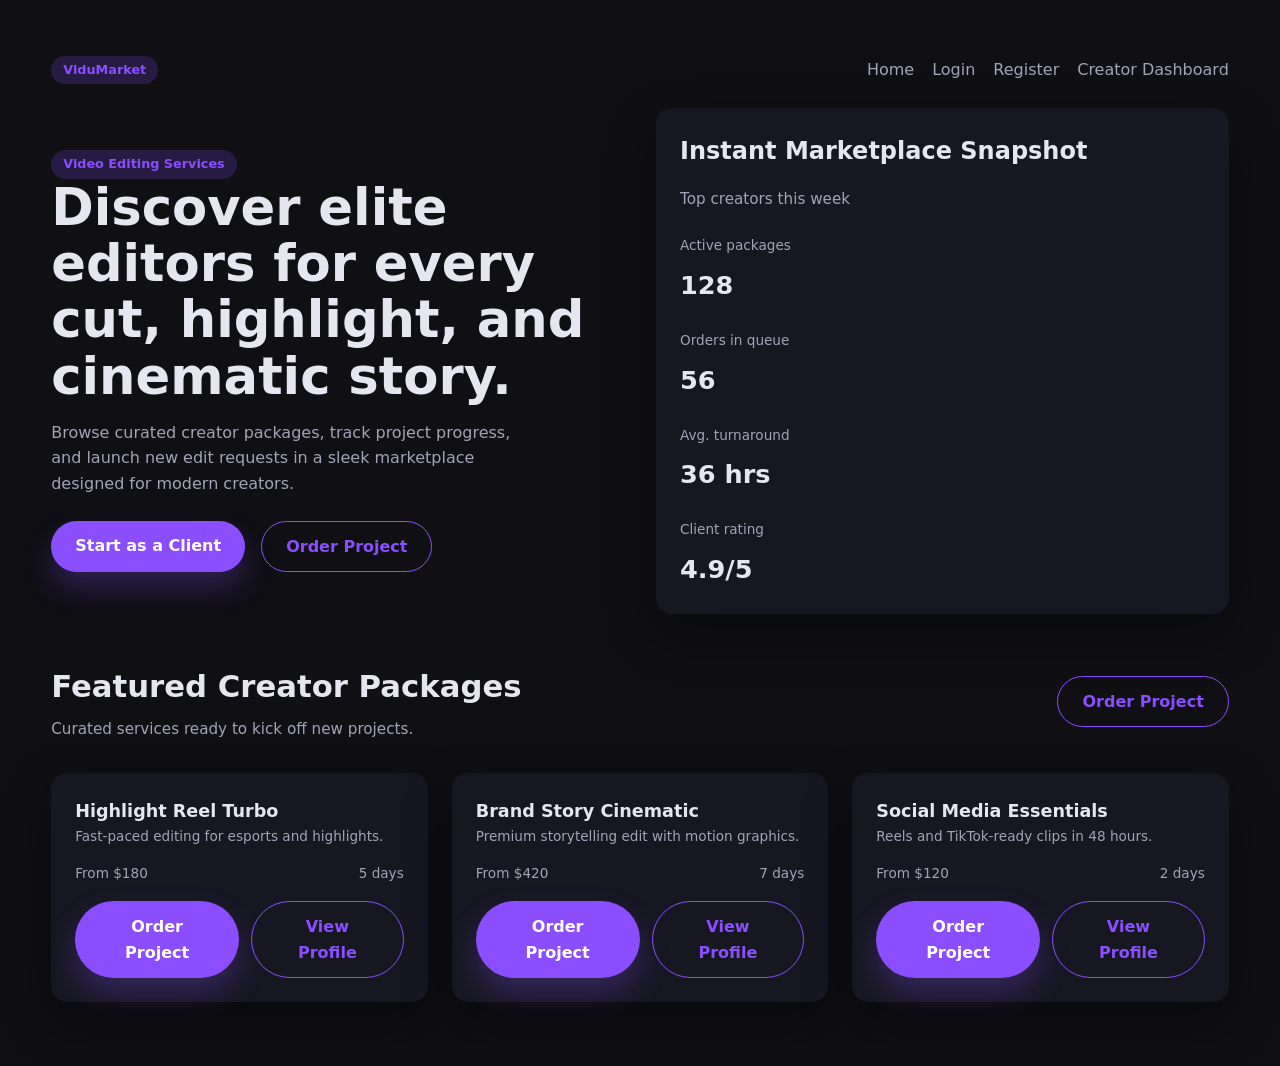
==== index.html @ 68b8f18e "Add video editing marketplace frontend" ====
<!DOCTYPE html>
<html lang="en">
  <head>
    <meta charset="UTF-8" />
    <meta name="viewport" content="width=device-width, initial-scale=1.0" />
    <title>ViduMarket · Video Editing Marketplace</title>
    <link rel="stylesheet" href="css/styles.css" />
  </head>
  <body>
    <div class="container">
      <header class="navbar">
        <div class="logo">
          <span class="badge">ViduMarket</span>
        </div>
        <nav class="nav-links">
          <a href="index.html">Home</a>
          <a href="login.html">Login</a>
          <a href="register.html">Register</a>
          <a href="creator.html">Creator Dashboard</a>
        </nav>
      </header>

      <section class="hero">
        <div>
          <span class="badge">Video Editing Services</span>
          <h1>Discover elite editors for every cut, highlight, and cinematic story.</h1>
          <p>
            Browse curated creator packages, track project progress, and launch new edit requests in a
            sleek marketplace designed for modern creators.
          </p>
          <div class="hero-actions">
            <a class="button" href="register.html">Start as a Client</a>
            <a class="button secondary" href="login.html">Order Project</a>
          </div>
        </div>
        <div class="card">
          <h2>Instant Marketplace Snapshot</h2>
          <p class="subtitle">Top creators this week</p>
          <div class="grid two" style="margin-top: 24px;">
            <div class="kpi">
              <span>Active packages</span>
              <strong>128</strong>
            </div>
            <div class="kpi">
              <span>Orders in queue</span>
              <strong>56</strong>
            </div>
            <div class="kpi">
              <span>Avg. turnaround</span>
              <strong>36 hrs</strong>
            </div>
            <div class="kpi">
              <span>Client rating</span>
              <strong>4.9/5</strong>
            </div>
          </div>
        </div>
      </section>

      <section class="page-header">
        <div>
          <h2 class="page-title">Featured Creator Packages</h2>
          <p class="subtitle">Curated services ready to kick off new projects.</p>
        </div>
        <a class="button secondary" href="login.html">Order Project</a>
      </section>

      <section class="grid three">
        <article class="card marketplace-card">
          <div>
            <h3>Highlight Reel Turbo</h3>
            <p class="helper">Fast-paced editing for esports and highlights.</p>
          </div>
          <div class="meta">
            <span>From $180</span>
            <span>5 days</span>
          </div>
          <div class="actions">
            <button class="button">Order Project</button>
            <button class="button secondary">View Profile</button>
          </div>
        </article>
        <article class="card marketplace-card">
          <div>
            <h3>Brand Story Cinematic</h3>
            <p class="helper">Premium storytelling edit with motion graphics.</p>
          </div>
          <div class="meta">
            <span>From $420</span>
            <span>7 days</span>
          </div>
          <div class="actions">
            <button class="button">Order Project</button>
            <button class="button secondary">View Profile</button>
          </div>
        </article>
        <article class="card marketplace-card">
          <div>
            <h3>Social Media Essentials</h3>
            <p class="helper">Reels and TikTok-ready clips in 48 hours.</p>
          </div>
          <div class="meta">
            <span>From $120</span>
            <span>2 days</span>
          </div>
          <div class="actions">
            <button class="button">Order Project</button>
            <button class="button secondary">View Profile</button>
          </div>
        </article>
      </section>
    </div>
    <script src="js/app.js"></script>
  </body>
</html>
---- css/styles.css ----
:root {
  color-scheme: dark;
  --bg: #0f0f14;
  --panel: #171722;
  --panel-alt: #1f1f2e;
  --text: #e6e6f0;
  --muted: #a3a3b8;
  --accent: #8a4eff;
  --accent-soft: rgba(138, 78, 255, 0.2);
  --success: #38c172;
  --danger: #ff5c7c;
  --warning: #ffb648;
  --shadow: 0 20px 50px rgba(0, 0, 0, 0.35);
  --radius: 16px;
  --radius-sm: 10px;
  --transition: 0.25s ease;
  font-family: "Inter", "Segoe UI", system-ui, -apple-system, sans-serif;
}

* {
  box-sizing: border-box;
  margin: 0;
  padding: 0;
}

body {
  background: var(--bg);
  color: var(--text);
  line-height: 1.6;
  min-height: 100vh;
}

a {
  color: inherit;
  text-decoration: none;
}

button,
input,
select,
textarea {
  font: inherit;
  color: inherit;
}

.container {
  width: min(1200px, 92vw);
  margin: 0 auto;
  padding: 32px 0 64px;
}

.page-header {
  display: flex;
  align-items: center;
  justify-content: space-between;
  margin-bottom: 32px;
}

.page-title {
  font-size: clamp(1.6rem, 2.4vw, 2.4rem);
  font-weight: 700;
}

.subtitle {
  color: var(--muted);
  margin-top: 6px;
  font-size: 0.95rem;
}

.button {
  background: var(--accent);
  color: #fff;
  border: none;
  border-radius: 999px;
  padding: 12px 24px;
  font-weight: 600;
  cursor: pointer;
  transition: transform var(--transition), box-shadow var(--transition);
  box-shadow: 0 16px 30px rgba(138, 78, 255, 0.25);
}

.button:hover {
  transform: translateY(-2px);
}

.button.secondary {
  background: transparent;
  border: 1px solid var(--accent);
  color: var(--accent);
  box-shadow: none;
}

.badge {
  display: inline-flex;
  align-items: center;
  padding: 4px 12px;
  border-radius: 999px;
  background: var(--accent-soft);
  color: var(--accent);
  font-size: 0.8rem;
  font-weight: 600;
}

.card {
  background: var(--panel);
  border-radius: var(--radius);
  padding: 24px;
  box-shadow: var(--shadow);
}

.card.soft {
  background: var(--panel-alt);
}

.grid {
  display: grid;
  gap: 24px;
}

.grid.two {
  grid-template-columns: repeat(auto-fit, minmax(260px, 1fr));
}

.grid.three {
  grid-template-columns: repeat(auto-fit, minmax(220px, 1fr));
}

.form-group {
  display: grid;
  gap: 10px;
}

.form-label {
  font-weight: 600;
  font-size: 0.9rem;
}

.input {
  width: 100%;
  padding: 12px 16px;
  border-radius: var(--radius-sm);
  border: 1px solid transparent;
  background: rgba(255, 255, 255, 0.05);
  transition: border var(--transition), box-shadow var(--transition);
}

.input:focus {
  outline: none;
  border-color: var(--accent);
  box-shadow: 0 0 0 3px rgba(138, 78, 255, 0.2);
}

.helper {
  color: var(--muted);
  font-size: 0.85rem;
}

.alert {
  padding: 12px 16px;
  border-radius: var(--radius-sm);
  font-size: 0.9rem;
  display: none;
}

.alert.show {
  display: block;
}

.alert.error {
  background: rgba(255, 92, 124, 0.16);
  color: var(--danger);
}

.alert.success {
  background: rgba(56, 193, 114, 0.16);
  color: var(--success);
}

.navbar {
  display: flex;
  align-items: center;
  justify-content: space-between;
  padding: 24px 0;
}

.nav-links {
  display: flex;
  gap: 18px;
  color: var(--muted);
  font-weight: 500;
}

.hero {
  display: grid;
  gap: 32px;
  align-items: center;
  grid-template-columns: repeat(auto-fit, minmax(280px, 1fr));
  margin-bottom: 48px;
}

.hero h1 {
  font-size: clamp(2rem, 4vw, 3.2rem);
  line-height: 1.1;
}

.hero p {
  color: var(--muted);
  margin-top: 16px;
  max-width: 480px;
}

.hero-actions {
  display: flex;
  flex-wrap: wrap;
  gap: 16px;
  margin-top: 24px;
}

.marketplace-card {
  display: grid;
  gap: 16px;
}

.marketplace-card h3 {
  font-size: 1.1rem;
}

.marketplace-card .meta {
  display: flex;
  align-items: center;
  justify-content: space-between;
  color: var(--muted);
  font-size: 0.85rem;
}

.marketplace-card .actions {
  display: flex;
  gap: 12px;
}

.layout {
  display: grid;
  grid-template-columns: 260px 1fr;
  min-height: 100vh;
}

.sidebar {
  background: #12121b;
  padding: 32px 24px;
  display: flex;
  flex-direction: column;
  gap: 24px;
}

.sidebar .logo {
  font-size: 1.4rem;
  font-weight: 700;
}

.sidebar nav {
  display: grid;
  gap: 12px;
  color: var(--muted);
}

.sidebar nav a {
  padding: 10px 14px;
  border-radius: 12px;
  transition: background var(--transition), color var(--transition);
}

.sidebar nav a.active,
.sidebar nav a:hover {
  background: rgba(138, 78, 255, 0.12);
  color: var(--text);
}

.dashboard-content {
  padding: 32px;
}

.kpi {
  display: grid;
  gap: 8px;
}

.kpi span {
  color: var(--muted);
  font-size: 0.85rem;
}

.kpi strong {
  font-size: 1.6rem;
}

.table {
  width: 100%;
  border-collapse: collapse;
  font-size: 0.9rem;
}

.table th,
.table td {
  text-align: left;
  padding: 12px 0;
  border-bottom: 1px solid rgba(255, 255, 255, 0.08);
}

.toggle {
  display: inline-flex;
  align-items: center;
  gap: 8px;
}

.switch {
  width: 46px;
  height: 26px;
  border-radius: 999px;
  background: rgba(255, 255, 255, 0.2);
  position: relative;
}

.switch::after {
  content: "";
  position: absolute;
  width: 20px;
  height: 20px;
  border-radius: 50%;
  background: #fff;
  top: 3px;
  left: 4px;
  transition: transform var(--transition);
}

.switch.active {
  background: var(--accent);
}

.switch.active::after {
  transform: translateX(18px);
}

.profile-card {
  display: grid;
  gap: 16px;
  align-items: center;
  grid-template-columns: auto 1fr;
}

.avatar {
  width: 96px;
  height: 96px;
  border-radius: 24px;
  background: linear-gradient(135deg, #8a4eff, #2f6bff);
  display: grid;
  place-items: center;
  font-weight: 700;
  font-size: 1.6rem;
}

@media (max-width: 900px) {
  .layout {
    grid-template-columns: 1fr;
  }

  .sidebar {
    flex-direction: row;
    align-items: center;
    justify-content: space-between;
  }

  .sidebar nav {
    grid-auto-flow: column;
    overflow-x: auto;
    gap: 8px;
  }
}

@media (max-width: 640px) {
  .page-header {
    flex-direction: column;
    align-items: flex-start;
    gap: 12px;
  }

  .navbar {
    flex-direction: column;
    gap: 16px;
  }

  .hero-actions {
    flex-direction: column;
  }

  .dashboard-content {
    padding: 24px;
  }
}
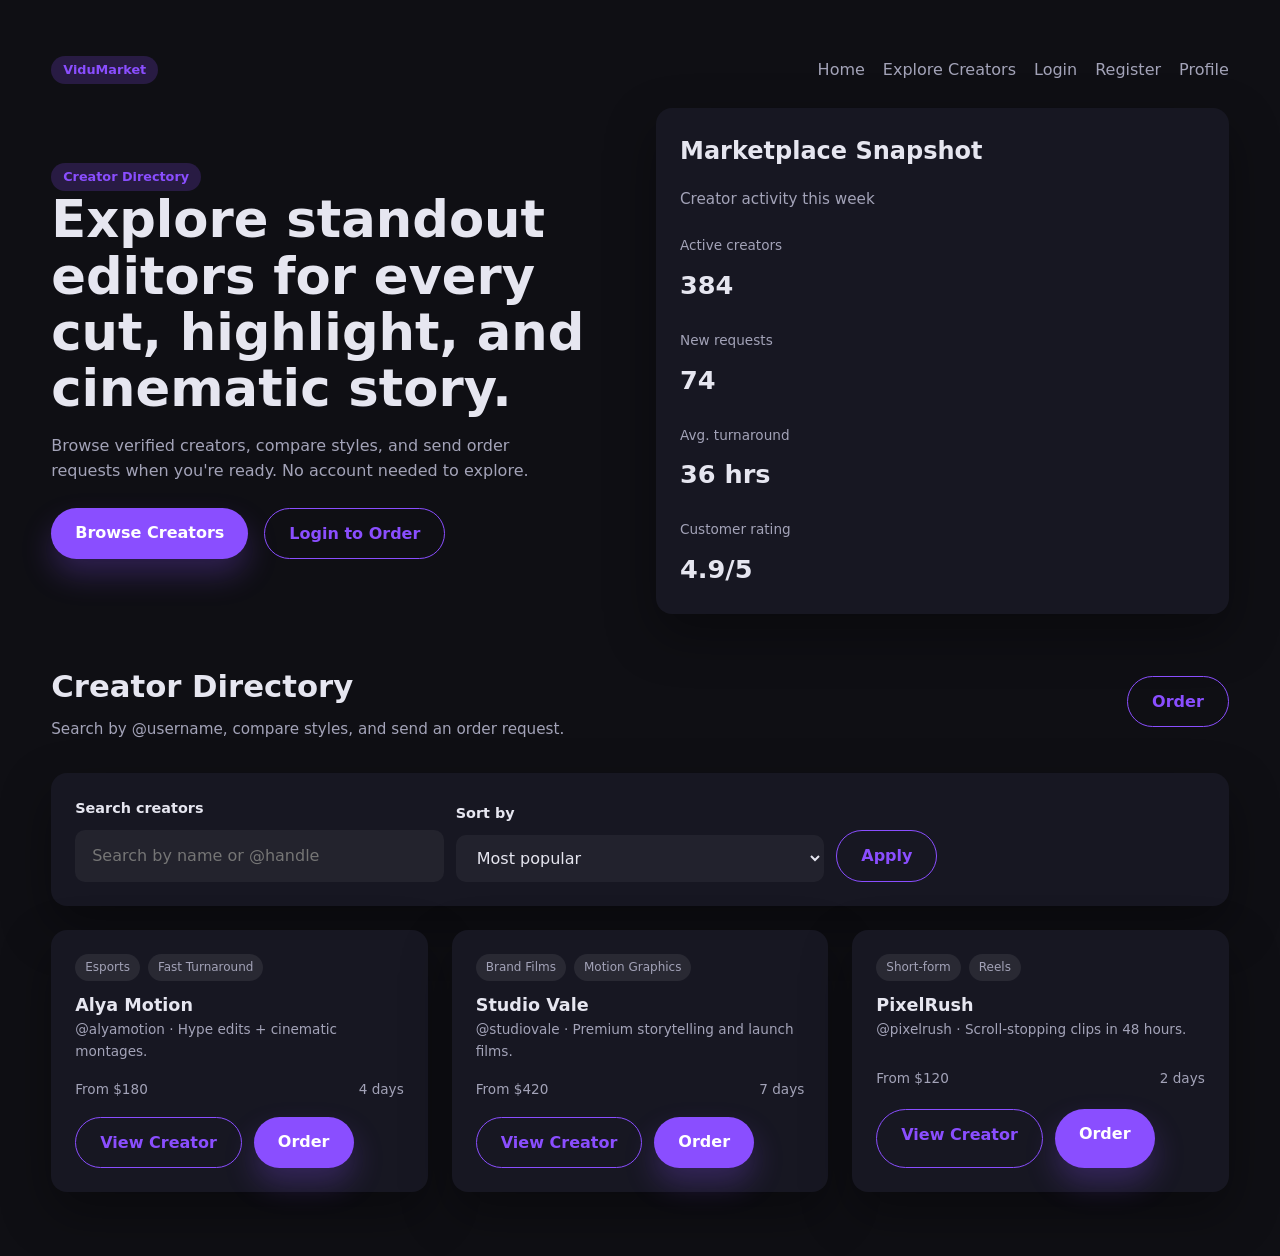
==== commit 9c7b19cb: "Revise UI flow and creator marketplace" ====
--- a/index.html
+++ b/index.html
@@ -14,98 +14,129 @@
         </div>
         <nav class="nav-links">
           <a href="index.html">Home</a>
+          <a href="#creators">Explore Creators</a>
           <a href="login.html">Login</a>
           <a href="register.html">Register</a>
-          <a href="creator.html">Creator Dashboard</a>
+          <a href="profile.html">Profile</a>
         </nav>
       </header>
 
       <section class="hero">
         <div>
-          <span class="badge">Video Editing Services</span>
-          <h1>Discover elite editors for every cut, highlight, and cinematic story.</h1>
+          <span class="badge">Creator Directory</span>
+          <h1>Explore standout editors for every cut, highlight, and cinematic story.</h1>
           <p>
-            Browse curated creator packages, track project progress, and launch new edit requests in a
-            sleek marketplace designed for modern creators.
+            Browse verified creators, compare styles, and send order requests when you're ready. No
+            account needed to explore.
           </p>
           <div class="hero-actions">
-            <a class="button" href="register.html">Start as a Client</a>
-            <a class="button secondary" href="login.html">Order Project</a>
+            <a class="button" href="#creators">Browse Creators</a>
+            <a class="button secondary" href="login.html">Login to Order</a>
           </div>
         </div>
         <div class="card">
-          <h2>Instant Marketplace Snapshot</h2>
-          <p class="subtitle">Top creators this week</p>
+          <h2>Marketplace Snapshot</h2>
+          <p class="subtitle">Creator activity this week</p>
           <div class="grid two" style="margin-top: 24px;">
             <div class="kpi">
-              <span>Active packages</span>
-              <strong>128</strong>
+              <span>Active creators</span>
+              <strong>384</strong>
             </div>
             <div class="kpi">
-              <span>Orders in queue</span>
-              <strong>56</strong>
+              <span>New requests</span>
+              <strong>74</strong>
             </div>
             <div class="kpi">
               <span>Avg. turnaround</span>
               <strong>36 hrs</strong>
             </div>
             <div class="kpi">
-              <span>Client rating</span>
+              <span>Customer rating</span>
               <strong>4.9/5</strong>
             </div>
           </div>
         </div>
       </section>
 
-      <section class="page-header">
+      <section class="page-header" id="creators">
         <div>
-          <h2 class="page-title">Featured Creator Packages</h2>
-          <p class="subtitle">Curated services ready to kick off new projects.</p>
+          <h2 class="page-title">Creator Directory</h2>
+          <p class="subtitle">Search by @username, compare styles, and send an order request.</p>
         </div>
-        <a class="button secondary" href="login.html">Order Project</a>
+        <a class="button secondary" href="login.html">Order</a>
+      </section>
+
+      <section class="card" style="margin-bottom: 24px;">
+        <form class="search-bar">
+          <div class="form-group">
+            <label class="form-label" for="creator-search">Search creators</label>
+            <input class="input" id="creator-search" type="search" placeholder="Search by name or @handle" />
+          </div>
+          <div class="form-group">
+            <label class="form-label" for="creator-sort">Sort by</label>
+            <select class="input" id="creator-sort">
+              <option>Most popular</option>
+              <option>Newest</option>
+              <option>Top rated</option>
+            </select>
+          </div>
+          <button class="button secondary" type="button">Apply</button>
+        </form>
       </section>
 
       <section class="grid three">
         <article class="card marketplace-card">
           <div>
-            <h3>Highlight Reel Turbo</h3>
-            <p class="helper">Fast-paced editing for esports and highlights.</p>
+            <div class="tag-list" style="margin-bottom: 10px;">
+              <span class="tag">Esports</span>
+              <span class="tag">Fast Turnaround</span>
+            </div>
+            <h3>Alya Motion</h3>
+            <p class="helper">@alyamotion · Hype edits + cinematic montages.</p>
           </div>
           <div class="meta">
             <span>From $180</span>
-            <span>5 days</span>
+            <span>4 days</span>
           </div>
           <div class="actions">
-            <button class="button">Order Project</button>
-            <button class="button secondary">View Profile</button>
+            <a class="button secondary" href="profile.html">View Creator</a>
+            <a class="button" href="login.html">Order</a>
           </div>
         </article>
         <article class="card marketplace-card">
           <div>
-            <h3>Brand Story Cinematic</h3>
-            <p class="helper">Premium storytelling edit with motion graphics.</p>
+            <div class="tag-list" style="margin-bottom: 10px;">
+              <span class="tag">Brand Films</span>
+              <span class="tag">Motion Graphics</span>
+            </div>
+            <h3>Studio Vale</h3>
+            <p class="helper">@studiovale · Premium storytelling and launch films.</p>
           </div>
           <div class="meta">
             <span>From $420</span>
             <span>7 days</span>
           </div>
           <div class="actions">
-            <button class="button">Order Project</button>
-            <button class="button secondary">View Profile</button>
+            <a class="button secondary" href="profile.html">View Creator</a>
+            <a class="button" href="login.html">Order</a>
           </div>
         </article>
         <article class="card marketplace-card">
           <div>
-            <h3>Social Media Essentials</h3>
-            <p class="helper">Reels and TikTok-ready clips in 48 hours.</p>
+            <div class="tag-list" style="margin-bottom: 10px;">
+              <span class="tag">Short-form</span>
+              <span class="tag">Reels</span>
+            </div>
+            <h3>PixelRush</h3>
+            <p class="helper">@pixelrush · Scroll-stopping clips in 48 hours.</p>
           </div>
           <div class="meta">
             <span>From $120</span>
             <span>2 days</span>
           </div>
           <div class="actions">
-            <button class="button">Order Project</button>
-            <button class="button secondary">View Profile</button>
+            <a class="button secondary" href="profile.html">View Creator</a>
+            <a class="button" href="login.html">Order</a>
           </div>
         </article>
       </section>
--- a/css/styles.css
+++ b/css/styles.css
@@ -54,6 +54,8 @@
   align-items: center;
   justify-content: space-between;
   margin-bottom: 32px;
+  gap: 20px;
+  flex-wrap: wrap;
 }
 
 .page-title {
@@ -130,6 +132,58 @@
   gap: 10px;
 }
 
+.input-with-icon {
+  position: relative;
+  display: flex;
+  align-items: center;
+}
+
+.input-with-icon .input {
+  padding-right: 48px;
+}
+
+.icon-button {
+  position: absolute;
+  right: 12px;
+  width: 32px;
+  height: 32px;
+  border-radius: 50%;
+  border: none;
+  background: transparent;
+  color: var(--muted);
+  display: grid;
+  place-items: center;
+  cursor: pointer;
+  transition: background var(--transition), color var(--transition);
+}
+
+.icon-button:hover {
+  background: rgba(138, 78, 255, 0.16);
+  color: var(--text);
+}
+
+.icon-button svg {
+  width: 18px;
+  height: 18px;
+}
+
+.icon-button .eye-open,
+.icon-button .eye-closed {
+  transition: opacity var(--transition);
+}
+
+.icon-button .eye-closed {
+  opacity: 0;
+}
+
+.icon-button.is-visible .eye-open {
+  opacity: 0;
+}
+
+.icon-button.is-visible .eye-closed {
+  opacity: 1;
+}
+
 .form-label {
   font-weight: 600;
   font-size: 0.9rem;
@@ -181,6 +235,8 @@
   align-items: center;
   justify-content: space-between;
   padding: 24px 0;
+  flex-wrap: wrap;
+  gap: 16px;
 }
 
 .nav-links {
@@ -236,6 +292,71 @@
 .marketplace-card .actions {
   display: flex;
   gap: 12px;
+}
+
+.search-bar {
+  display: grid;
+  gap: 12px;
+  grid-template-columns: repeat(auto-fit, minmax(200px, 1fr));
+  align-items: end;
+}
+
+.search-bar .button {
+  width: fit-content;
+}
+
+.tag-list {
+  display: flex;
+  flex-wrap: wrap;
+  gap: 8px;
+}
+
+.tag {
+  padding: 4px 10px;
+  border-radius: 999px;
+  font-size: 0.75rem;
+  background: rgba(255, 255, 255, 0.08);
+  color: var(--muted);
+}
+
+.profile-card {
+  display: flex;
+  gap: 20px;
+  align-items: center;
+}
+
+.avatar {
+  width: 64px;
+  height: 64px;
+  border-radius: 50%;
+  background: var(--accent-soft);
+  display: grid;
+  place-items: center;
+  font-weight: 700;
+}
+
+.table-actions {
+  display: flex;
+  gap: 12px;
+  flex-wrap: wrap;
+}
+
+.empty-state {
+  padding: 18px;
+  border-radius: var(--radius-sm);
+  background: rgba(255, 255, 255, 0.04);
+  color: var(--muted);
+}
+
+.sr-only {
+  border: 0;
+  clip: rect(0 0 0 0);
+  height: 1px;
+  margin: -1px;
+  overflow: hidden;
+  padding: 0;
+  position: absolute;
+  width: 1px;
 }
 
 .layout {
